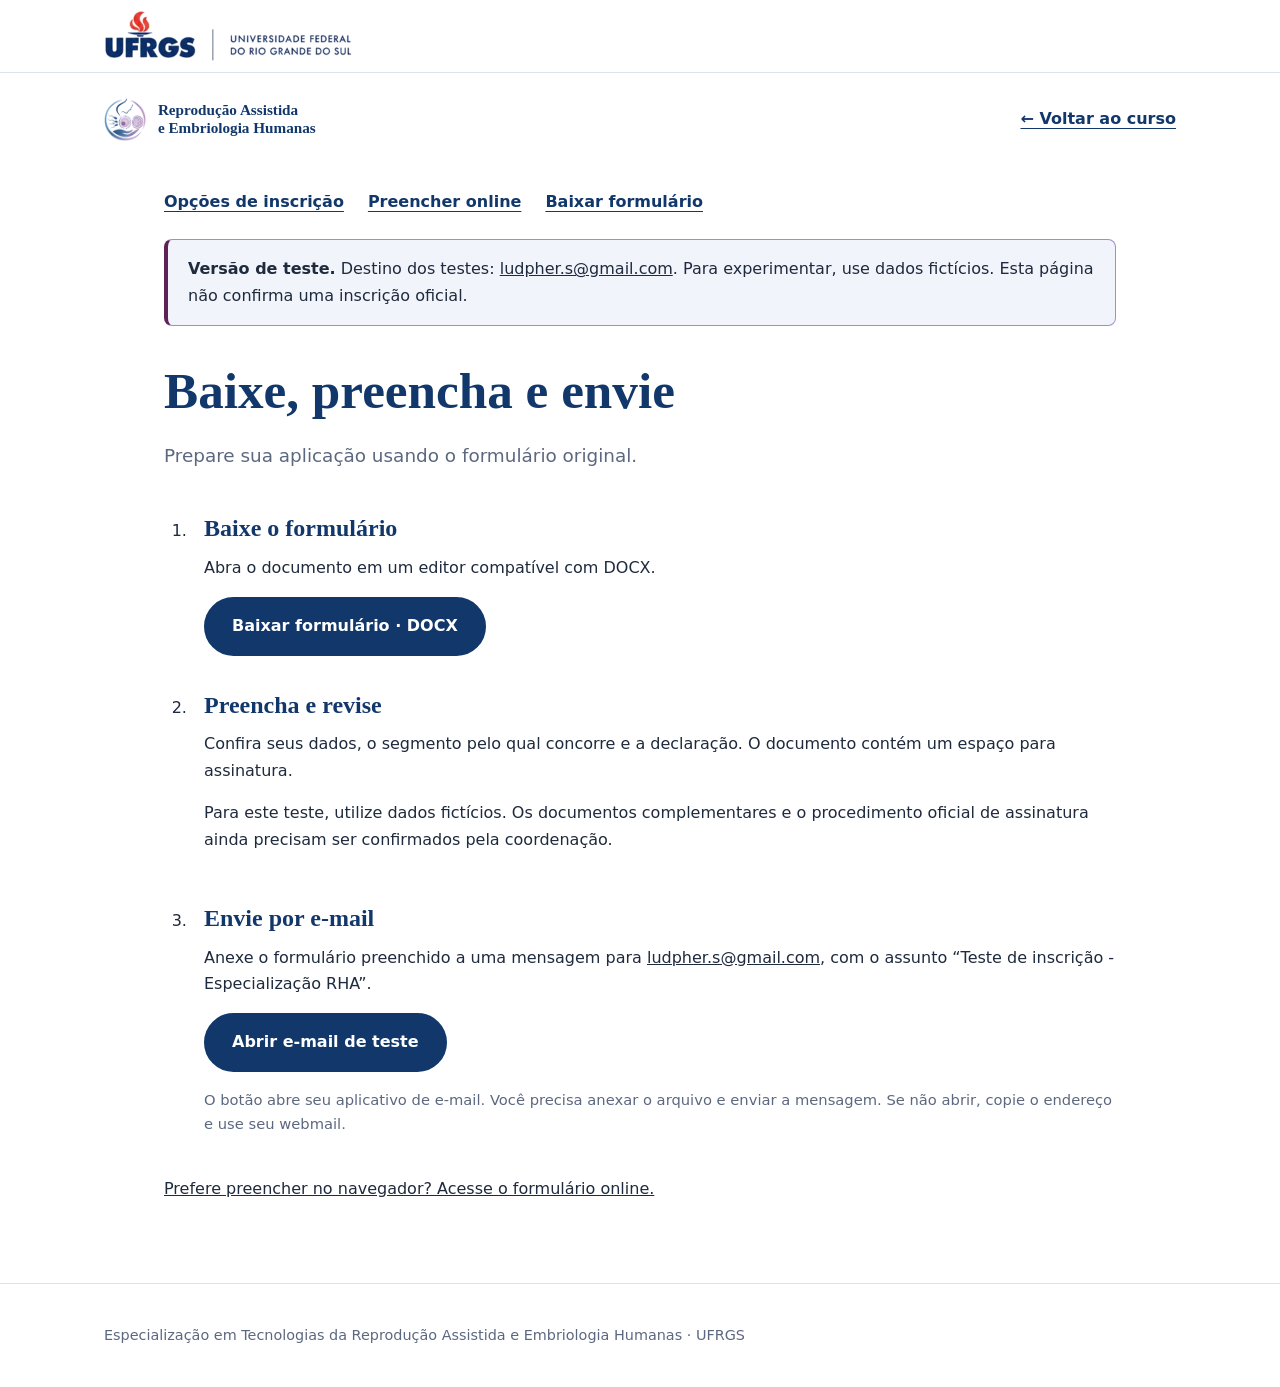
==== inscricao-instrucoes.html @ 10b676a4 "Add online and download registration test paths" ====
<!DOCTYPE html>
<html lang="pt-BR">
<head>
  <meta charset="UTF-8">
  <meta name="viewport" content="width=device-width, initial-scale=1">
  <title>Instruções de inscrição | Reprodução Assistida e Embriologia Humanas</title>
  <meta name="robots" content="noindex">
  <link rel="icon" href="assets/logo-curso-emblema.png">
  <link rel="stylesheet" href="style.css">
  <link rel="stylesheet" href="registration.css">
</head>
<body class="registration-page">
  <div class="ufrgs-bar"><div class="container"><img src="assets/ufrgs.png" alt="UFRGS"></div></div>
  <header class="registration-header container">
    <a class="brand" href="index.html"><img src="assets/logo-curso-emblema.png" alt=""><span>Reprodução Assistida<br>e Embriologia Humanas</span></a>
    <a href="index.html">← Voltar ao curso</a>
  </header>
  <main class="container registration-main">
    <nav aria-label="Navegação da inscrição" class="registration-nav"><a href="inscricao.html">Opções de inscrição</a><a href="inscricao-online.html">Preencher online</a><a href="inscricao-instrucoes.html">Baixar formulário</a></nav>
    <div class="test-notice"><strong>Versão de teste.</strong> Destino dos testes: <a href="mailto:ludpher.s@gmail.com">ludpher.s@gmail.com</a>. Para experimentar, use dados fictícios. Esta página não confirma uma inscrição oficial.</div>
    <h1>Baixe, preencha e envie</h1>
<p class="registration-lead">Prepare sua aplicação usando o formulário original.</p>
<ol class="registration-steps">
<li><h2>Baixe o formulário</h2><p>Abra o documento em um editor compatível com DOCX.</p><a class="btn" href="assets/registration/formulario-inscricao.docx" download>Baixar formulário · DOCX</a></li>
<li><h2>Preencha e revise</h2><p>Confira seus dados, o segmento pelo qual concorre e a declaração. O documento contém um espaço para assinatura.</p><p>Para este teste, utilize dados fictícios. Os documentos complementares e o procedimento oficial de assinatura ainda precisam ser confirmados pela coordenação.</p></li>
<li><h2>Envie por e-mail</h2><p>Anexe o formulário preenchido a uma mensagem para <a href="mailto:ludpher.s@gmail.com">ludpher.s@gmail.com</a>, com o assunto “Teste de inscrição - Especialização RHA”.</p><a class="btn" href="mailto:ludpher.s@gmail.com?subject=Teste%20de%20inscri%C3%A7%C3%A3o%20-%20Especializa%C3%A7%C3%A3o%20RHA">Abrir e-mail de teste</a><p class="registration-note">O botão abre seu aplicativo de e-mail. Você precisa anexar o arquivo e enviar a mensagem. Se não abrir, copie o endereço e use seu webmail.</p></li>
</ol>
<p><a href="inscricao-online.html">Prefere preencher no navegador? Acesse o formulário online.</a></p>
  </main>
  <footer><div class="container"><p>Especialização em Tecnologias da Reprodução Assistida e Embriologia Humanas · UFRGS</p></div></footer>

</body>
</html>
---- style.css ----
:root{
  --navy:#12386b; --blue:#4f7fc0; --lav:#a28dcb; --mist:#f2f4fb; --ink:#1e2a3d; --muted:#5c6880;
  --magenta:#e6007e; --plum:#5f2158; --line:#dde2ef; --white:#fff;
}
*,*::before,*::after{margin:0;padding:0;box-sizing:border-box}
html{scroll-behavior:smooth;scroll-padding-top:90px}
body{font-family:'Figtree',system-ui,sans-serif;color:var(--ink);line-height:1.65;background:var(--white)}
img{max-width:100%;display:block}
a{color:inherit}
:focus-visible{outline:3px solid var(--blue);outline-offset:2px}
.container{max-width:1120px;margin:0 auto;padding:0 24px}
h1,h2,h3{font-family:'Fraunces',Georgia,serif;color:var(--navy);line-height:1.15}
h2{font-size:clamp(1.8rem,3.4vw,2.5rem);margin-bottom:1.5rem;max-width:22ch}
h3.sub{font-size:1.3rem;margin:2.5rem 0 1rem}
.section{padding:84px 0}.alt{background:var(--mist)}
.section-sub{color:var(--muted);margin:-.8rem 0 2rem}

.btn{display:inline-block;background:var(--navy);color:#fff;text-decoration:none;font-weight:600;padding:14px 26px;border-radius:999px;border:2px solid var(--navy);transition:background .2s}
.btn:hover{background:var(--blue);border-color:var(--blue)}
.btn-sm{padding:8px 18px;font-size:.9rem}
.btn-ghost{background:transparent;color:var(--navy)}
.btn-ghost:hover{background:var(--navy);border-color:var(--navy);color:#fff}

/* Banner UFRGS */
.ufrgs-bar{background:#fff;border-bottom:1px solid var(--line)}
.ufrgs-bar .container{display:flex;align-items:center;height:72px}
.ufrgs-bar img{height:52px;width:auto}

/* Navbar */
.navbar{position:sticky;top:0;z-index:50;background:rgba(255,255,255,.96);backdrop-filter:blur(8px);border-bottom:1px solid var(--line)}
.nav-content{display:flex;align-items:center;justify-content:space-between;height:68px}
.brand{display:flex;align-items:center;gap:12px;text-decoration:none;font-family:'Fraunces',serif;font-weight:600;font-size:.95rem;line-height:1.2;color:var(--navy)}
.brand img{height:44px;width:auto}
.nav-links{display:flex;align-items:center;gap:20px}
.nav-links a:not(.btn){text-decoration:none;font-weight:500;font-size:.93rem;color:var(--ink)}
.nav-links a:not(.btn):hover{color:var(--blue)}
.menu-btn{display:none;background:none;border:0;font-size:1.7rem;color:var(--navy);cursor:pointer}

/* Hero / capa */
.hero{background:linear-gradient(120deg,#fff 55%,#e9edf9);padding:56px 0 72px}
.hero-grid{display:grid;grid-template-columns:1.15fr .85fr;gap:48px;align-items:center}
.partner-cover{display:inline-flex;flex-direction:column;gap:8px;padding:14px 22px 16px;background:#fff;border:1px solid var(--line);border-left:5px solid var(--magenta);border-radius:6px;margin-bottom:32px}
.partner-cover span{font-size:.85rem;color:var(--muted)}
.partner-cover img{height:44px;width:auto}
.edition{color:var(--blue);font-weight:600;margin-bottom:.6rem}
.hero h1{font-size:clamp(2.2rem,4.8vw,3.6rem);letter-spacing:-.01em;margin-bottom:1.2rem}
.lead{font-size:1.15rem;color:var(--muted);max-width:52ch;margin-bottom:1.8rem}
.hero-cta{display:flex;flex-wrap:wrap;gap:12px}
.status{margin-top:1.4rem;font-weight:600;color:var(--plum)}
.hero-logo img{width:100%;max-width:440px;margin:0 auto}

/* Ficha do curso */
.facts{background:var(--navy);color:#fff}
.facts-grid{display:grid;grid-template-columns:repeat(3,1fr);gap:0}
.facts-grid div{padding:26px 24px;border-bottom:1px solid rgba(255,255,255,.14)}
.facts-grid div:not(:nth-child(3n)){border-right:1px solid rgba(255,255,255,.14)}
.facts-grid div:nth-last-child(-n+3){border-bottom:0}
.facts-grid strong{display:block;font-family:'Fraunces',serif;font-size:1.5rem;font-weight:600}
.facts-grid span{color:#c9d3ea;font-size:.95rem}

/* Objetivos */
.general{background:var(--mist);border-left:5px solid var(--lav);padding:28px 32px;border-radius:6px;max-width:860px}
.general h3{font-size:1.3rem;margin-bottom:.6rem}
.specific{list-style:none;display:grid;grid-template-columns:repeat(2,1fr);gap:16px}
.specific li{padding:20px 22px;border:1px solid var(--line);border-radius:8px;position:relative;padding-left:48px}
.specific li::before{content:"";position:absolute;left:22px;top:28px;width:10px;height:10px;border-radius:50%;background:linear-gradient(135deg,var(--blue),var(--lav))}

/* Imersão prática */
.practice{background:#fff;border-top:1px solid var(--line);border-bottom:1px solid var(--line)}
.practice-grid{display:grid;grid-template-columns:1.2fr .8fr;gap:56px;align-items:center}
.practice h2{max-width:20ch}
.practice p{margin-bottom:1rem;max-width:60ch}
.practice-logo{border-left:5px solid var(--magenta);padding:32px;background:var(--mist);border-radius:6px}

/* Disciplinas */
.subjects{list-style:none;counter-reset:d;display:grid;grid-template-columns:repeat(2,1fr);gap:12px 24px}
.subjects li{counter-increment:d;display:flex;gap:16px;align-items:baseline;padding:16px 0;border-bottom:1px solid var(--line);font-weight:500}
.subjects li::before{content:counter(d);font-family:'Fraunces',serif;font-weight:700;font-size:1.4rem;color:var(--lav);min-width:1.8rem}
.subjects li.practical{grid-column:1/-1;background:var(--mist);padding:18px 20px;border-bottom:0;border-radius:6px;color:var(--navy);font-weight:600}

/* Equipe */
.coord{display:grid;grid-template-columns:repeat(2,1fr);gap:16px;max-width:760px}
.coord div{background:var(--navy);color:#fff;padding:22px 26px;border-radius:8px}
.coord span{display:block;color:#c9d3ea;font-size:.9rem}
.coord strong{font-family:'Fraunces',serif;font-size:1.3rem;font-weight:600}
.team{list-style:none;display:grid;grid-template-columns:repeat(3,1fr);gap:12px}
.team li{display:flex;align-items:center;gap:14px;background:#fff;border:1px solid var(--line);border-radius:8px;padding:12px 16px}
.team strong{display:block;line-height:1.3;font-weight:600}
.team li div span{font-size:.88rem;color:var(--muted)}
.avatar{flex:none;width:42px;height:42px;border-radius:50%;display:grid;place-items:center;background:linear-gradient(135deg,var(--blue),var(--lav));color:#fff;font-weight:700;font-size:.9rem}

/* Investimento */
#investimento h2{max-width:none;white-space:nowrap}
.price-grid{display:grid;grid-template-columns:repeat(3,minmax(0,1fr));gap:20px;width:100%;max-width:none;align-items:stretch}
.price-card{padding:32px;border:1px solid var(--line);border-radius:10px}
.price-card.main{background:var(--navy);border-color:var(--navy);color:#fff}
.price-card span{display:block;color:var(--muted)}
.price-card.main span{color:#c9d3ea}
.price-card strong{font-family:'Fraunces',serif;font-size:clamp(1.9rem,3.6vw,2.6rem);color:inherit}
.price-card:not(.main) strong{color:var(--navy)}

/* Cronograma */
.timeline{list-style:none;position:relative;max-width:640px;margin-bottom:2.5rem;padding-left:34px;border-left:3px solid var(--lav)}
.timeline li{position:relative;padding:0 0 28px}
.timeline li::before{content:"";position:absolute;left:-44px;top:6px;width:15px;height:15px;border-radius:50%;background:#fff;border:4px solid var(--blue)}
.timeline time{display:block;font-family:'Fraunces',serif;font-size:1.35rem;font-weight:600;color:var(--navy)}
.timeline span{color:var(--muted)}
.format{max-width:760px;background:#fff;border:1px solid var(--line);border-radius:8px;padding:24px 28px}
.format p+p{margin-top:.8rem}

/* Contato */
.contact{background:linear-gradient(120deg,var(--navy),#2b4f93);color:#fff}
.contact h2{color:#fff}
.contact-grid{display:grid;grid-template-columns:1.2fr .8fr;gap:48px;align-items:center}
.contact p{margin-bottom:1.5rem;color:#dbe3f5}
.contact .btn{background:#fff;color:var(--navy);border-color:#fff}
.contact .btn:hover{background:var(--lav);border-color:var(--lav);color:#fff}
dl{display:grid;gap:4px}
dt{color:#c9d3ea;font-size:.9rem;margin-top:12px}
dd{font-weight:600}
dd a{text-decoration:none}dd a:hover{text-decoration:underline}

/* Tabs e Filtros de Cursos */
.course-tabs{display:flex;gap:10px;margin-bottom:2rem;flex-wrap:wrap}
.tab-btn{background:#fff;border:1px solid var(--line);color:var(--ink);padding:10px 20px;border-radius:999px;font-weight:600;font-family:inherit;cursor:pointer;transition:all .2s}
.tab-btn:hover{background:var(--mist);border-color:var(--blue)}
.tab-btn.active{background:var(--navy);color:#fff;border-color:var(--navy)}

/* Grid e Flip Cards de Cursos */
.course-grid{display:grid;grid-template-columns:repeat(auto-fit,minmax(min(100%,330px),1fr));gap:24px;perspective:1000px;align-items:start;isolation:isolate}
.course-card{position:relative;height:440px;min-width:0;cursor:pointer;outline:none;z-index:1;perspective:1000px;-webkit-perspective:1000px}
.course-card:hover,.course-card.flipped,.course-card:focus-visible{z-index:10}
.card-inner{position:relative;width:100%;height:100%;transition:transform .6s cubic-bezier(0.4, 0, 0.2, 1);transform-style:preserve-3d;-webkit-transform-style:preserve-3d;transform-origin:center center;border-radius:14px;box-shadow:0 6px 20px rgba(18,56,107,0.08);will-change:transform}
.course-card:hover .card-inner,
.course-card.flipped .card-inner,
.course-card:focus-visible .card-inner{transform:rotateY(180deg)}

.card-front, .card-back{
  position:absolute;
  inset:0;
  width:100%;
  height:100%;
  -webkit-backface-visibility:hidden;
  backface-visibility:hidden;
  -webkit-transform-style:preserve-3d;
  transform-style:preserve-3d;
  border-radius:14px;
  padding:24px;
  display:flex;
  flex-direction:column;
  justify-content:space-between;
  overflow:hidden;
  transform:translateZ(0);
}

/* Frente do Card */
.card-front{
  color:#fff;
  transform:rotateY(0deg);
  z-index:2;
}
.topic-bg-icon{position:absolute;right:15px;bottom:15px;font-size:7rem;opacity:0.15;user-select:none;pointer-events:none}
.card-header-badge{display:flex;justify-content:space-between;align-items:center;margin-bottom:12px}
.badge-format{background:rgba(255,255,255,0.25);padding:4px 12px;border-radius:999px;font-size:.8rem;font-weight:600}
.badge-duration{background:rgba(0,0,0,0.3);padding:4px 10px;border-radius:999px;font-size:.78rem}
.card-title{font-family:'Fraunces',serif;font-size:1.35rem;line-height:1.25;color:#fff;margin-bottom:12px}

.card-dates-box{background:rgba(255,255,255,0.18);border:1px solid rgba(255,255,255,0.3);border-radius:10px;padding:10px 14px;display:flex;align-items:center;justify-content:space-between;margin-bottom:14px}
.date-item{display:flex;flex-direction:column}
.date-label{font-size:.72rem;text-transform:uppercase;letter-spacing:0.5px;opacity:0.85}
.date-item strong{font-size:.9rem;font-weight:700}
.date-arrow{opacity:0.7;font-size:.9rem}

/* Professores em 1º Plano no Card */
.teacher-foreground{max-height:190px;overflow-y:auto;background:rgba(0,0,0,0.22);padding:10px 12px;border-radius:10px;margin-top:12px;margin-bottom:10px}
.teachers-label{display:block;font-size:.72rem;text-transform:uppercase;letter-spacing:0.4px;opacity:0.85;margin-bottom:6px}
.teacher-avatars-row{display:flex;gap:8px;flex-wrap:wrap}
.teacher-chip{display:flex;align-items:center;gap:6px;background:rgba(255,255,255,0.95);color:var(--ink);padding:4px 10px 4px 6px;border-radius:999px;font-size:.78rem;font-weight:600}
.chip-avatar{width:22px;height:22px;border-radius:50%;background:var(--navy);color:#fff;display:grid;place-items:center;font-size:.65rem;font-weight:700}
.chip-name{overflow-wrap:anywhere}

.card-hover-hint{display:flex;align-items:center;justify-content:space-between;font-size:.8rem;opacity:0.9;border-top:1px solid rgba(255,255,255,0.2);padding-top:10px}
.hint-icon{font-size:1rem;display:inline-block}

/* Verso do Card (Revealed Details) */
.card-back{
  background:#fff;
  color:var(--ink);
  transform:rotateY(180deg);
  border:2px solid var(--navy);
  box-shadow:0 10px 30px rgba(18,56,107,0.15);
  z-index:1;
  padding:20px 22px;
  overflow-y:auto;
  justify-content:flex-start;
}
.card-back-header{border-bottom:1px solid var(--line);padding-bottom:10px;margin-bottom:12px}
.card-back-header-top{display:flex;align-items:flex-start;justify-content:space-between;gap:8px}
.card-back-header h4{font-family:'Fraunces',serif;color:var(--navy);font-size:1.1rem;line-height:1.25}
.btn-card-close{background:none;border:none;color:var(--muted);font-size:1.1rem;cursor:pointer;padding:2px 6px;border-radius:4px;line-height:1;transition:color .2s, background .2s}
.btn-card-close:hover{color:var(--navy);background:var(--mist)}
.back-dates{font-size:.8rem;color:var(--muted);display:block;margin-top:4px}

.card-syllabus{margin-bottom:16px;flex:none;padding-right:4px}
.card-syllabus h5, .card-teachers-detail h5{font-size:.82rem;text-transform:uppercase;color:var(--navy);letter-spacing:0.4px;margin-bottom:6px;font-weight:700}
.card-syllabus ul{list-style:none;padding:0}
.card-syllabus li{font-size:.83rem;color:var(--ink);line-height:1.35;margin-bottom:5px;position:relative;padding-left:14px}
.card-syllabus li::before{content:"•";position:absolute;left:0;color:var(--blue);font-weight:bold}

.card-teachers-detail{margin-bottom:12px}
.t-detail-item{display:flex;align-items:center;gap:8px;margin-bottom:4px}
.t-avatar-sm{width:24px;height:24px;border-radius:50%;background:linear-gradient(135deg,var(--blue),var(--lav));color:#fff;display:grid;place-items:center;font-size:.7rem;font-weight:700;flex-shrink:0}
.t-detail-item strong{font-size:.82rem;display:block;line-height:1.1}
.t-title-sm{font-size:.74rem;color:var(--muted);display:block}

.card-action-bar{padding-top:8px;border-top:1px solid var(--line)}
.btn-card-action{width:100%;text-align:center;padding:10px 16px;background:var(--navy);color:#fff;border-radius:8px;font-size:.85rem}
.btn-card-action:hover{background:var(--blue)}

/* Investimento e Formas de Pagamento */
.price-badge{display:inline-block;font-size:.8rem;font-weight:700;text-transform:uppercase;letter-spacing:0.5px;color:var(--muted);margin-bottom:6px}
.price-badge.highlight{color:#c9d3ea}
.price-badge.pix-badge{color:var(--magenta)}
.pix-card{border:2px solid var(--magenta);background:rgba(230,0,126,0.03)}
.price-detail{font-size:.88rem;color:var(--muted);margin-top:8px}
.price-card.main .price-detail{color:#dbe3f5}

.payment-methods-box{margin-top:2.5rem;background:var(--mist);border:1px solid var(--line);border-radius:12px;padding:24px 28px}
.payment-methods-box h3{font-size:1.1rem;margin-bottom:1rem;color:var(--navy)}
.payment-badges-row{display:flex;gap:12px;flex-wrap:wrap}
.pay-badge{background:#fff;border:1px solid var(--line);padding:10px 16px;border-radius:8px;font-size:.88rem;font-weight:600;display:flex;align-items:center;gap:8px;color:var(--navy)}

/* Depoimentos */
.testimonials-grid{display:grid;grid-template-columns:repeat(auto-fit,minmax(280px,1fr));gap:20px;margin-top:1.5rem}
.testimonial-card{background:#fff;border:1px solid var(--line);border-radius:12px;padding:22px;display:flex;flex-direction:column;justify-content:space-between;box-shadow:0 4px 12px rgba(0,0,0,0.03)}
.test-header{display:flex;align-items:center;gap:12px;margin-bottom:12px}
.test-avatar{width:42px;height:42px;border-radius:50%;background:linear-gradient(135deg,var(--navy),var(--blue));color:#fff;display:grid;place-items:center;font-weight:700;font-size:.9rem}
.test-header strong{display:block;font-size:.95rem;color:var(--navy)}
.test-header span{font-size:.8rem;color:var(--muted)}
.test-text{font-style:italic;font-size:.9rem;color:var(--ink);line-height:1.5;margin-bottom:12px}
.test-rating{color:#f59e0b;letter-spacing:2px;font-size:1rem}

/* Rodapé */
footer{background:#fff;padding:40px 0;border-top:1px solid var(--line)}
.footer-content{display:flex;align-items:center;gap:24px;flex-wrap:wrap}
.f-emblem{height:64px;width:auto}
footer p{flex:1;min-width:240px;color:var(--muted);font-size:.9rem}
.f-logos{display:flex;align-items:center;gap:24px}
.f-logos img{height:36px;width:auto}

/* Responsivo */
@media(max-width:900px){
  .hero-grid,.practice-grid,.contact-grid{grid-template-columns:1fr}
  .price-grid{grid-template-columns:1fr}
  .hero-logo{order:-1}.hero-logo img{max-width:260px}
  .facts-grid,.team{grid-template-columns:repeat(2,1fr)}
  .facts-grid div{border-right:0!important;border-bottom:1px solid rgba(255,255,255,.14)!important}
  .specific,.subjects,.coord{grid-template-columns:1fr}
  .menu-btn{display:block}
  .nav-links{display:none;position:absolute;top:68px;left:0;right:0;background:#fff;flex-direction:column;align-items:flex-start;padding:20px 24px;border-bottom:1px solid var(--line)}
  .nav-links.open{display:flex}
}
@media(max-width:560px){
  .section{padding:60px 0}.facts-grid,.team{grid-template-columns:1fr}
  #investimento h2{white-space:normal}
  .ufrgs-bar img{height:42px}.brand span{font-size:.8rem}
}
@media(prefers-reduced-motion:reduce){html{scroll-behavior:auto}.btn{transition:none}}

.card-num-label{font-size:.75rem;text-transform:uppercase;letter-spacing:1px;font-weight:700;color:rgba(255,255,255,0.75);margin-bottom:4px}

.back-disc-tag{display:inline-block;font-size:.72rem;text-transform:uppercase;letter-spacing:0.6px;color:var(--blue);font-weight:700;margin-bottom:2px}

/* Full, document-sourced discipline content. */
.discipline-summary{font-size:.85rem;line-height:1.5;margin-bottom:14px}
.card-syllabus li.syllabus-heading{padding-left:0;margin-top:12px;font-weight:700;color:var(--navy)}
.card-syllabus li.syllabus-heading::before{content:none}
.card-back-header,.card-teachers-detail{flex-shrink:0}
.teacher-chip{max-width:100%}
.course-card:focus-visible{outline:3px solid var(--blue);outline-offset:4px}
@media(prefers-reduced-motion:reduce){.card-inner{transition:none}}
---- registration.css ----
/* Registration-specific styles; the course site's existing styles are preserved. */
.registration-header{display:flex;justify-content:space-between;align-items:center;gap:24px;padding-top:24px;padding-bottom:24px}
.registration-header>a:last-child,.registration-nav a{color:var(--navy);font-weight:600;text-underline-offset:4px}
.registration-main{padding-top:24px;padding-bottom:80px;max-width:1000px}
.registration-nav{display:flex;flex-wrap:wrap;gap:12px 24px;margin-bottom:24px}
.test-notice{padding:16px 20px;border:1px solid var(--lav);border-left:4px solid var(--plum);background:var(--mist);border-radius:8px;margin-bottom:36px;overflow-wrap:anywhere}
.registration-page h1{font-size:clamp(2rem,5vw,3.2rem);max-width:24ch;margin-bottom:20px}
.registration-lead{font-size:1.15rem;color:var(--muted);margin-bottom:32px;max-width:65ch}
.registration-options{display:grid;grid-template-columns:1fr 1fr;gap:24px;margin-bottom:24px}
.registration-option{padding:30px;background:var(--mist);border:1px solid var(--line);border-radius:16px;display:flex;flex-direction:column;align-items:flex-start;gap:16px}
.registration-option h2{font-size:1.8rem;margin:0}
.registration-option .btn{margin-top:auto}
.option-number{font-weight:700;color:var(--plum);font-size:.85rem}
.registration-note{color:var(--muted);font-size:.92rem;margin:16px 0}
.registration-steps{padding-left:28px}
.registration-steps>li{padding:12px 0 24px 12px}
.registration-steps h2{font-size:1.5rem;margin-bottom:12px}
.registration-steps p{margin-bottom:16px}
.registration-page fieldset{min-width:0;border:1px solid var(--line);border-radius:12px;padding:24px;margin:32px 0}
.registration-page legend{padding:0 10px;font-family:'Fraunces',Georgia,serif;font-weight:600;font-size:1.25rem;color:var(--navy)}
.registration-fields{display:grid;grid-template-columns:1fr 1fr;gap:20px}
.registration-fields label{display:flex;flex-direction:column;gap:6px;font-weight:600;font-size:.92rem}
.registration-fields input{min-width:0;width:100%;padding:12px;border:1px solid #9ca9bf;border-radius:6px;font:inherit;background:#fff;color:var(--ink)}
.registration-checks{display:grid;gap:14px;margin:20px 0}
.registration-checks label{display:flex;align-items:flex-start;gap:10px}
.registration-checks input{margin-top:6px;flex-shrink:0;accent-color:var(--navy)}
.registration-page button{font-family:inherit;cursor:pointer}
.registration-actions{display:flex;gap:12px;flex-wrap:wrap;margin:24px 0}
.application-review{margin-top:32px;border:1px solid var(--line);border-radius:12px;padding:24px;background:var(--mist)}
.application-review pre{white-space:pre-wrap;overflow-wrap:anywhere;font: .95rem/1.6 system-ui,sans-serif;background:#fff;padding:20px;border-radius:8px;max-height:500px;overflow:auto}
.application-review h3{margin:24px 0 12px}
.registration-page [hidden]{display:none!important}
@media(max-width:650px){.registration-options,.registration-fields{grid-template-columns:1fr}.registration-header{align-items:flex-start;flex-direction:column}.registration-page fieldset{padding:16px}.registration-option{padding:24px}.registration-page .btn{max-width:100%;white-space:normal}.application-review{padding:16px}}
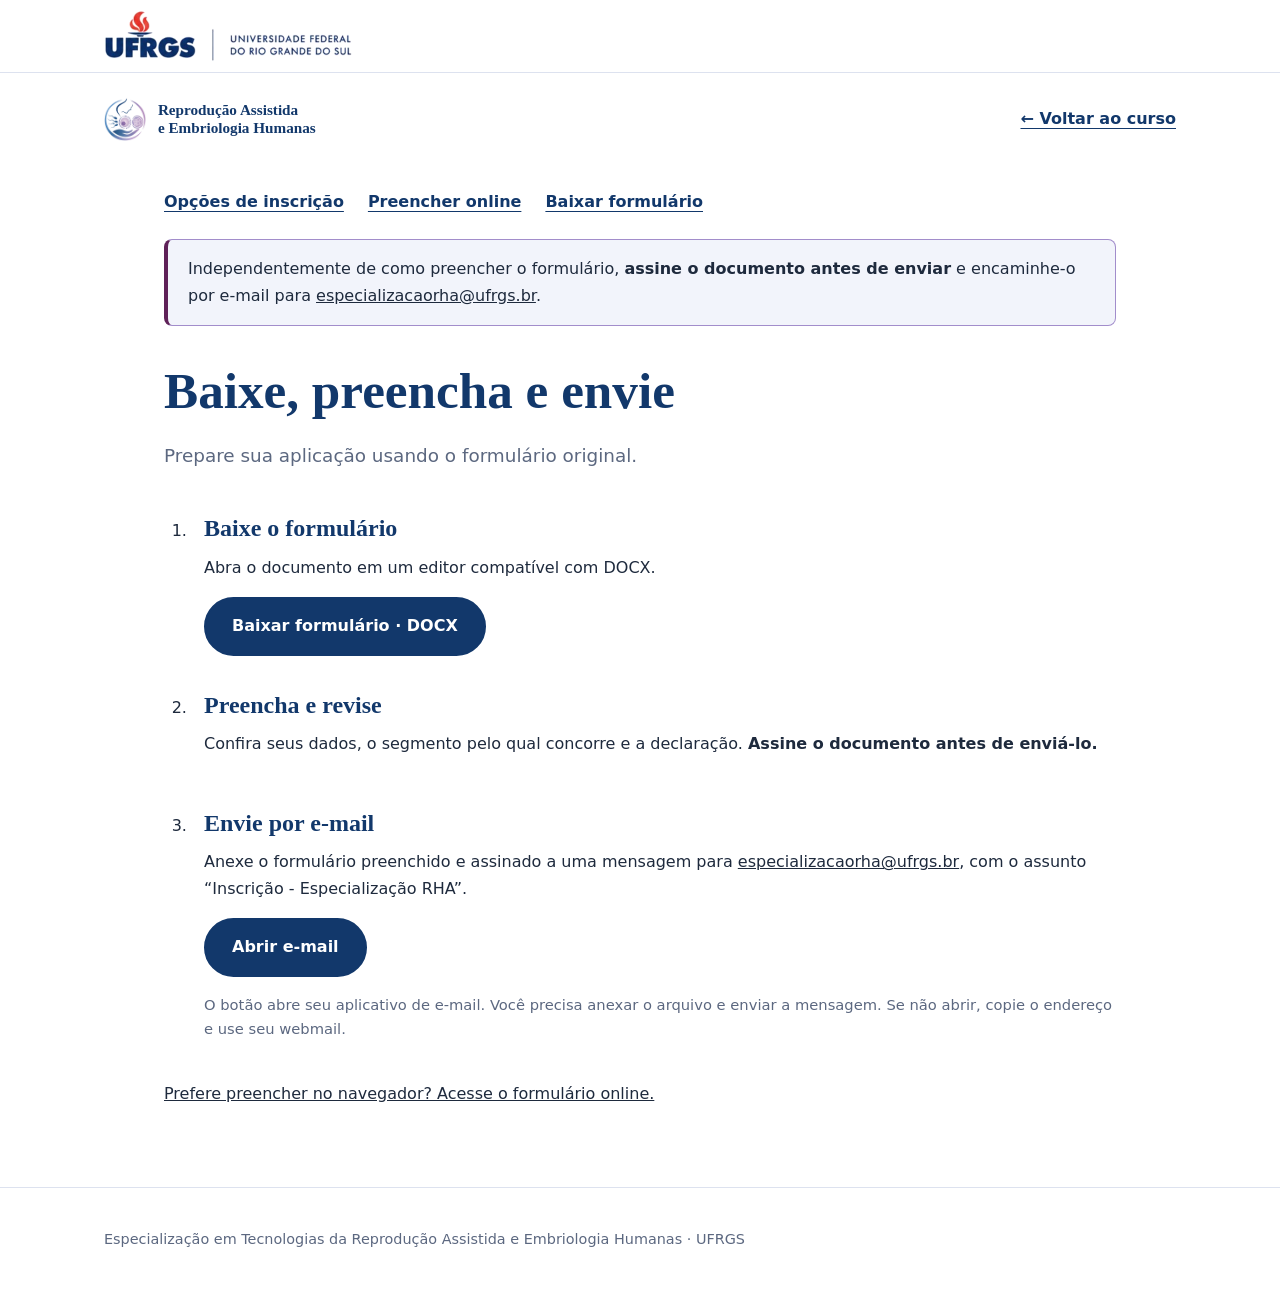
==== commit 899e1853: "Generate registration PDF and clarify signed email submission" ====
--- a/inscricao-instrucoes.html
+++ b/inscricao-instrucoes.html
@@ -17,13 +17,13 @@
   </header>
   <main class="container registration-main">
     <nav aria-label="Navegação da inscrição" class="registration-nav"><a href="inscricao.html">Opções de inscrição</a><a href="inscricao-online.html">Preencher online</a><a href="inscricao-instrucoes.html">Baixar formulário</a></nav>
-    <div class="test-notice"><strong>Versão de teste.</strong> Destino dos testes: <a href="mailto:ludpher.s@gmail.com">ludpher.s@gmail.com</a>. Para experimentar, use dados fictícios. Esta página não confirma uma inscrição oficial.</div>
+    <div class="submission-notice">Independentemente de como preencher o formulário, <strong>assine o documento antes de enviar</strong> e encaminhe-o por e-mail para <a href="mailto:especializacaorha@ufrgs.br">especializacaorha@ufrgs.br</a>.</div>
     <h1>Baixe, preencha e envie</h1>
 <p class="registration-lead">Prepare sua aplicação usando o formulário original.</p>
 <ol class="registration-steps">
 <li><h2>Baixe o formulário</h2><p>Abra o documento em um editor compatível com DOCX.</p><a class="btn" href="assets/registration/formulario-inscricao.docx" download>Baixar formulário · DOCX</a></li>
-<li><h2>Preencha e revise</h2><p>Confira seus dados, o segmento pelo qual concorre e a declaração. O documento contém um espaço para assinatura.</p><p>Para este teste, utilize dados fictícios. Os documentos complementares e o procedimento oficial de assinatura ainda precisam ser confirmados pela coordenação.</p></li>
-<li><h2>Envie por e-mail</h2><p>Anexe o formulário preenchido a uma mensagem para <a href="mailto:ludpher.s@gmail.com">ludpher.s@gmail.com</a>, com o assunto “Teste de inscrição - Especialização RHA”.</p><a class="btn" href="mailto:ludpher.s@gmail.com?subject=Teste%20de%20inscri%C3%A7%C3%A3o%20-%20Especializa%C3%A7%C3%A3o%20RHA">Abrir e-mail de teste</a><p class="registration-note">O botão abre seu aplicativo de e-mail. Você precisa anexar o arquivo e enviar a mensagem. Se não abrir, copie o endereço e use seu webmail.</p></li>
+<li><h2>Preencha e revise</h2><p>Confira seus dados, o segmento pelo qual concorre e a declaração. <strong>Assine o documento antes de enviá-lo.</strong></p></li>
+<li><h2>Envie por e-mail</h2><p>Anexe o formulário preenchido e assinado a uma mensagem para <a href="mailto:especializacaorha@ufrgs.br">especializacaorha@ufrgs.br</a>, com o assunto “Inscrição - Especialização RHA”.</p><a class="btn" href="mailto:especializacaorha@ufrgs.br?subject=Inscri%C3%A7%C3%A3o%20-%20Especializa%C3%A7%C3%A3o%20RHA">Abrir e-mail</a><p class="registration-note">O botão abre seu aplicativo de e-mail. Você precisa anexar o arquivo e enviar a mensagem. Se não abrir, copie o endereço e use seu webmail.</p></li>
 </ol>
 <p><a href="inscricao-online.html">Prefere preencher no navegador? Acesse o formulário online.</a></p>
   </main>
--- a/style.css
+++ b/style.css
@@ -128,7 +128,7 @@
 
 /* Grid e Flip Cards de Cursos */
 .course-grid{display:grid;grid-template-columns:repeat(auto-fit,minmax(min(100%,330px),1fr));gap:24px;perspective:1000px;align-items:start;isolation:isolate}
-.course-card{position:relative;height:440px;min-width:0;cursor:pointer;outline:none;z-index:1;perspective:1000px;-webkit-perspective:1000px}
+.course-card{position:relative;height:450px;min-width:0;cursor:pointer;outline:none;z-index:1;perspective:1000px;-webkit-perspective:1000px}
 .course-card:hover,.course-card.flipped,.course-card:focus-visible{z-index:10}
 .card-inner{position:relative;width:100%;height:100%;transition:transform .6s cubic-bezier(0.4, 0, 0.2, 1);transform-style:preserve-3d;-webkit-transform-style:preserve-3d;transform-origin:center center;border-radius:14px;box-shadow:0 6px 20px rgba(18,56,107,0.08);will-change:transform}
 .course-card:hover .card-inner,
@@ -159,28 +159,24 @@
   transform:rotateY(0deg);
   z-index:2;
 }
-.topic-bg-icon{position:absolute;right:15px;bottom:15px;font-size:7rem;opacity:0.15;user-select:none;pointer-events:none}
-.card-header-badge{display:flex;justify-content:space-between;align-items:center;margin-bottom:12px}
-.badge-format{background:rgba(255,255,255,0.25);padding:4px 12px;border-radius:999px;font-size:.8rem;font-weight:600}
-.badge-duration{background:rgba(0,0,0,0.3);padding:4px 10px;border-radius:999px;font-size:.78rem}
-.card-title{font-family:'Fraunces',serif;font-size:1.35rem;line-height:1.25;color:#fff;margin-bottom:12px}
-
-.card-dates-box{background:rgba(255,255,255,0.18);border:1px solid rgba(255,255,255,0.3);border-radius:10px;padding:10px 14px;display:flex;align-items:center;justify-content:space-between;margin-bottom:14px}
-.date-item{display:flex;flex-direction:column}
-.date-label{font-size:.72rem;text-transform:uppercase;letter-spacing:0.5px;opacity:0.85}
-.date-item strong{font-size:.9rem;font-weight:700}
-.date-arrow{opacity:0.7;font-size:.9rem}
+.topic-bg-icon{position:absolute;right:15px;bottom:15px;font-size:6.5rem;opacity:0.13;user-select:none;pointer-events:none}
+.card-header-badge{display:flex;justify-content:space-between;align-items:center;margin-bottom:8px}
+.badge-format{background:rgba(255,255,255,0.22);padding:4px 12px;border-radius:999px;font-size:.78rem;font-weight:600;letter-spacing:0.3px}
+.badge-duration{background:rgba(0,0,0,0.3);padding:4px 10px;border-radius:999px;font-size:.75rem}
+
+.card-num-label{font-size:.75rem;text-transform:uppercase;letter-spacing:1px;font-weight:700;color:rgba(255,255,255,0.75);margin-bottom:4px}
+.card-title{font-family:'Fraunces',serif;font-size:1.22rem;line-height:1.25;color:#fff;margin-bottom:auto;padding-right:10px}
 
 /* Professores em 1º Plano no Card */
 .teacher-foreground{max-height:190px;overflow-y:auto;background:rgba(0,0,0,0.22);padding:10px 12px;border-radius:10px;margin-top:12px;margin-bottom:10px}
-.teachers-label{display:block;font-size:.72rem;text-transform:uppercase;letter-spacing:0.4px;opacity:0.85;margin-bottom:6px}
+.teachers-label{display:block;font-size:.7rem;text-transform:uppercase;letter-spacing:0.4px;opacity:0.85;margin-bottom:6px}
 .teacher-avatars-row{display:flex;gap:8px;flex-wrap:wrap}
-.teacher-chip{display:flex;align-items:center;gap:6px;background:rgba(255,255,255,0.95);color:var(--ink);padding:4px 10px 4px 6px;border-radius:999px;font-size:.78rem;font-weight:600}
+.teacher-chip{display:flex;align-items:center;gap:6px;background:rgba(255,255,255,0.95);color:var(--ink);padding:4px 10px 4px 6px;border-radius:999px;font-size:.75rem;font-weight:600}
 .chip-avatar{width:22px;height:22px;border-radius:50%;background:var(--navy);color:#fff;display:grid;place-items:center;font-size:.65rem;font-weight:700}
 .chip-name{overflow-wrap:anywhere}
 
-.card-hover-hint{display:flex;align-items:center;justify-content:space-between;font-size:.8rem;opacity:0.9;border-top:1px solid rgba(255,255,255,0.2);padding-top:10px}
-.hint-icon{font-size:1rem;display:inline-block}
+.card-hover-hint{display:flex;align-items:center;justify-content:space-between;font-size:.78rem;opacity:0.9;border-top:1px solid rgba(255,255,255,0.2);padding-top:8px}
+.hint-icon{font-size:.95rem;display:inline-block}
 
 /* Verso do Card (Revealed Details) */
 .card-back{
@@ -194,27 +190,27 @@
   overflow-y:auto;
   justify-content:flex-start;
 }
-.card-back-header{border-bottom:1px solid var(--line);padding-bottom:10px;margin-bottom:12px}
+.card-back-header{border-bottom:1px solid var(--line);padding-bottom:8px;margin-bottom:10px}
 .card-back-header-top{display:flex;align-items:flex-start;justify-content:space-between;gap:8px}
-.card-back-header h4{font-family:'Fraunces',serif;color:var(--navy);font-size:1.1rem;line-height:1.25}
+.back-disc-tag{display:inline-block;font-size:.72rem;text-transform:uppercase;letter-spacing:0.6px;color:var(--blue);font-weight:700;margin-bottom:2px}
+.card-back-header h4{font-family:'Fraunces',serif;color:var(--navy);font-size:1.05rem;line-height:1.2}
 .btn-card-close{background:none;border:none;color:var(--muted);font-size:1.1rem;cursor:pointer;padding:2px 6px;border-radius:4px;line-height:1;transition:color .2s, background .2s}
 .btn-card-close:hover{color:var(--navy);background:var(--mist)}
-.back-dates{font-size:.8rem;color:var(--muted);display:block;margin-top:4px}
 
 .card-syllabus{margin-bottom:16px;flex:none;padding-right:4px}
-.card-syllabus h5, .card-teachers-detail h5{font-size:.82rem;text-transform:uppercase;color:var(--navy);letter-spacing:0.4px;margin-bottom:6px;font-weight:700}
+.card-syllabus h5, .card-teachers-detail h5{font-size:.78rem;text-transform:uppercase;color:var(--navy);letter-spacing:0.4px;margin-bottom:5px;font-weight:700}
 .card-syllabus ul{list-style:none;padding:0}
-.card-syllabus li{font-size:.83rem;color:var(--ink);line-height:1.35;margin-bottom:5px;position:relative;padding-left:14px}
+.card-syllabus li{font-size:.8rem;color:var(--ink);line-height:1.3;margin-bottom:4px;position:relative;padding-left:12px}
 .card-syllabus li::before{content:"•";position:absolute;left:0;color:var(--blue);font-weight:bold}
 
-.card-teachers-detail{margin-bottom:12px}
-.t-detail-item{display:flex;align-items:center;gap:8px;margin-bottom:4px}
-.t-avatar-sm{width:24px;height:24px;border-radius:50%;background:linear-gradient(135deg,var(--blue),var(--lav));color:#fff;display:grid;place-items:center;font-size:.7rem;font-weight:700;flex-shrink:0}
-.t-detail-item strong{font-size:.82rem;display:block;line-height:1.1}
-.t-title-sm{font-size:.74rem;color:var(--muted);display:block}
+.card-teachers-detail{margin-bottom:10px}
+.t-detail-item{display:flex;align-items:center;gap:8px;margin-bottom:3px}
+.t-avatar-sm{width:22px;height:22px;border-radius:50%;background:linear-gradient(135deg,var(--blue),var(--lav));color:#fff;display:grid;place-items:center;font-size:.65rem;font-weight:700;flex-shrink:0}
+.t-detail-item strong{font-size:.78rem;display:block;line-height:1.1}
+.t-title-sm{font-size:.7rem;color:var(--muted);display:block}
 
 .card-action-bar{padding-top:8px;border-top:1px solid var(--line)}
-.btn-card-action{width:100%;text-align:center;padding:10px 16px;background:var(--navy);color:#fff;border-radius:8px;font-size:.85rem}
+.btn-card-action{width:100%;text-align:center;padding:8px 14px;background:var(--navy);color:#fff;border-radius:8px;font-size:.82rem}
 .btn-card-action:hover{background:var(--blue)}
 
 /* Investimento e Formas de Pagamento */
@@ -267,10 +263,6 @@
 }
 @media(prefers-reduced-motion:reduce){html{scroll-behavior:auto}.btn{transition:none}}
 
-.card-num-label{font-size:.75rem;text-transform:uppercase;letter-spacing:1px;font-weight:700;color:rgba(255,255,255,0.75);margin-bottom:4px}
-
-.back-disc-tag{display:inline-block;font-size:.72rem;text-transform:uppercase;letter-spacing:0.6px;color:var(--blue);font-weight:700;margin-bottom:2px}
-
 /* Full, document-sourced discipline content. */
 .discipline-summary{font-size:.85rem;line-height:1.5;margin-bottom:14px}
 .card-syllabus li.syllabus-heading{padding-left:0;margin-top:12px;font-weight:700;color:var(--navy)}
@@ -279,3 +271,10 @@
 .teacher-chip{max-width:100%}
 .course-card:focus-visible{outline:3px solid var(--blue);outline-offset:4px}
 @media(prefers-reduced-motion:reduce){.card-inner{transition:none}}
+
+/* Only the visible card face receives pointer input, including wheel scrolling. */
+.card-back{pointer-events:none;touch-action:pan-y}
+.course-card:is(:hover,.flipped,:focus-visible) .card-front{pointer-events:none}
+.course-card:is(:hover,.flipped,:focus-visible) .card-back{pointer-events:auto}
+.teacher-photo{object-fit:cover;object-position:center;flex-shrink:0}
+[data-teacher]{display:flex;align-items:center;gap:10px}
--- a/registration.css
+++ b/registration.css
@@ -3,7 +3,7 @@
 .registration-header>a:last-child,.registration-nav a{color:var(--navy);font-weight:600;text-underline-offset:4px}
 .registration-main{padding-top:24px;padding-bottom:80px;max-width:1000px}
 .registration-nav{display:flex;flex-wrap:wrap;gap:12px 24px;margin-bottom:24px}
-.test-notice{padding:16px 20px;border:1px solid var(--lav);border-left:4px solid var(--plum);background:var(--mist);border-radius:8px;margin-bottom:36px;overflow-wrap:anywhere}
+.submission-notice{padding:16px 20px;border:1px solid var(--lav);border-left:4px solid var(--plum);background:var(--mist);border-radius:8px;margin-bottom:36px;overflow-wrap:anywhere}
 .registration-page h1{font-size:clamp(2rem,5vw,3.2rem);max-width:24ch;margin-bottom:20px}
 .registration-lead{font-size:1.15rem;color:var(--muted);margin-bottom:32px;max-width:65ch}
 .registration-options{display:grid;grid-template-columns:1fr 1fr;gap:24px;margin-bottom:24px}
